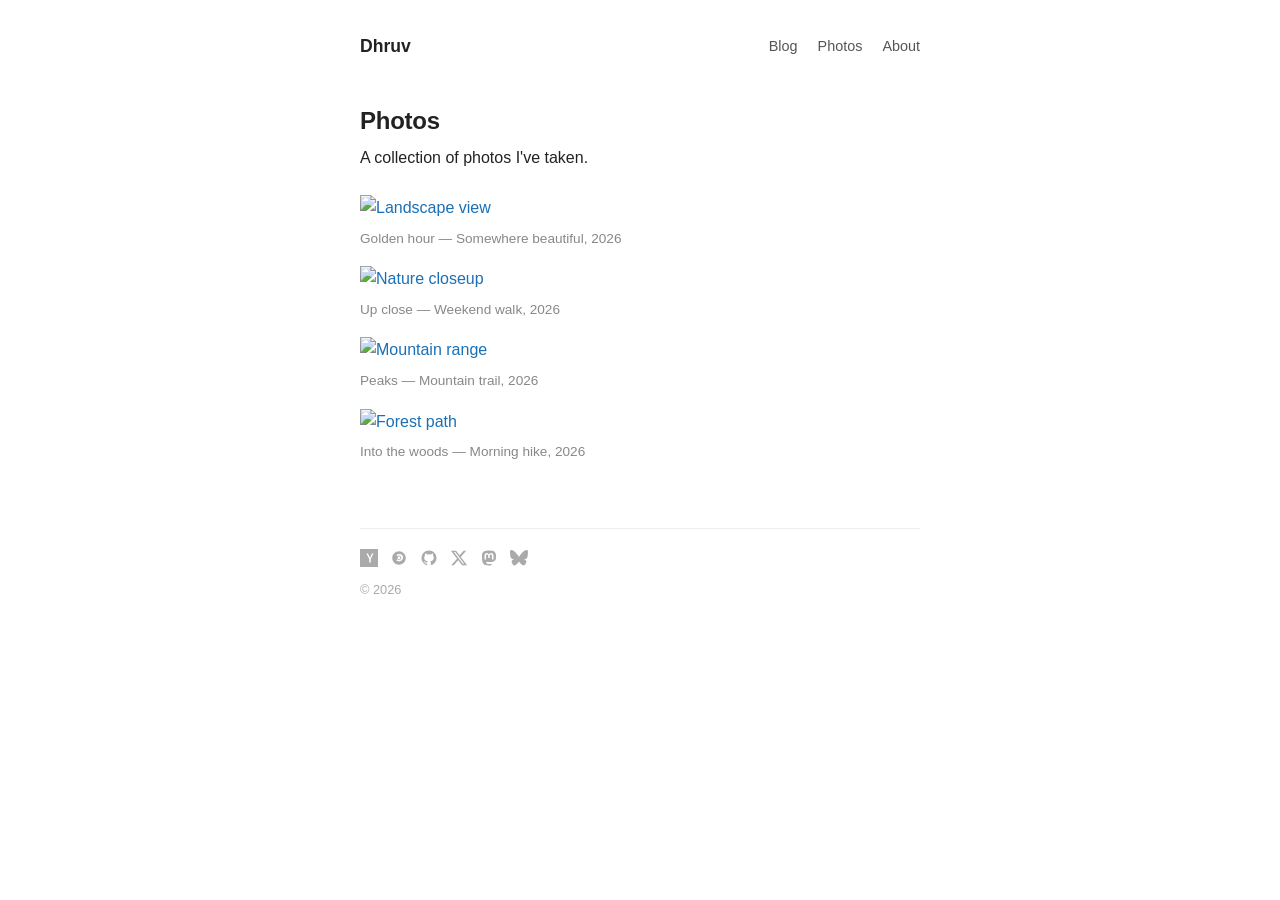
==== photos/index.html @ 9694cd0e "Rename site from "My Blog" to "Dhruv" Updated site name in page titles, nav bar, Open Graph metadata" ====
<!DOCTYPE html>
<html lang="en">
<head>
  <meta charset="utf-8">
  <meta name="viewport" content="width=device-width, initial-scale=1">
  <meta name="robots" content="index, follow, max-image-preview:large, max-snippet:-1, max-video-preview:-1">
  <title>Photos - Dhruv</title>
  <meta name="description" content="A collection of photos I've taken.">
  <link rel="canonical" href="https://example.com/photos/">
  <link rel="alternate" type="application/rss+xml" title="Dhruv" href="https://example.com/feed.xml">
  <link rel="icon" href="../favicon.svg" type="image/svg+xml">
  <link rel="manifest" href="../site.webmanifest">
  <link rel="preconnect" href="https://www.googletagmanager.com">
  <!-- Open Graph -->
  <meta property="og:title" content="Photos - Dhruv">
  <meta property="og:description" content="A collection of photos I've taken.">
  <meta property="og:type" content="website">
  <meta property="og:url" content="https://example.com/photos/">
  <meta property="og:site_name" content="Dhruv">
  <meta name="twitter:card" content="summary">
  <meta name="twitter:title" content="Photos - Dhruv">
  <meta name="twitter:description" content="A collection of photos I've taken.">
  <link rel="stylesheet" href="../style.css">
  <!-- Google Analytics -->
  <script async src="https://www.googletagmanager.com/gtag/js?id=G-XXXXXXXXXX"></script>
  <script>window.dataLayer=window.dataLayer||[];function gtag(){dataLayer.push(arguments);}gtag('js',new Date());gtag('config','G-XXXXXXXXXX');</script>
</head>
<body>
  <nav>
    <a href="../" class="site-name">Dhruv</a>
    <div class="nav-links">
      <a href="../">Blog</a>
      <a href="./">Photos</a>
      <a href="../about.html">About</a>
    </div>
  </nav>

  <main>
    <h1>Photos</h1>
    <p>A collection of photos I've taken.</p>

    <div class="photo-grid">
      <figure>
        <a href="https://picsum.photos/seed/landscape1/600/400">
          <img src="https://picsum.photos/seed/landscape1/600/400" alt="Landscape view" loading="lazy">
        </a>
        <figcaption>Golden hour — Somewhere beautiful, 2026</figcaption>
      </figure>
      <figure>
        <a href="https://picsum.photos/seed/nature2/600/400">
          <img src="https://picsum.photos/seed/nature2/600/400" alt="Nature closeup" loading="lazy">
        </a>
        <figcaption>Up close — Weekend walk, 2026</figcaption>
      </figure>
      <figure>
        <a href="https://picsum.photos/seed/mountains3/600/400">
          <img src="https://picsum.photos/seed/mountains3/600/400" alt="Mountain range" loading="lazy">
        </a>
        <figcaption>Peaks — Mountain trail, 2026</figcaption>
      </figure>
      <figure>
        <a href="https://picsum.photos/seed/forest4/600/400">
          <img src="https://picsum.photos/seed/forest4/600/400" alt="Forest path" loading="lazy">
        </a>
        <figcaption>Into the woods — Morning hike, 2026</figcaption>
      </figure>
    </div>
  </main>

  <footer>
    <div class="social-links">
      <a href="https://news.ycombinator.com/user?id=dhruv3006" title="Hacker News"><svg viewBox="0 0 24 24"><path d="M0 0v24h24V0H0zm12.3 13.3l-3.8-7.2h2.1l2.7 5.4 2.7-5.4h2.1l-3.8 7.2v4.7h-2v-4.7z"/></svg></a>
      <a href="https://lobste.rs/u/dhruvp" title="Lobsters"><svg viewBox="0 0 24 24"><path d="M3 12c0-5 4-9 9-9s9 4 9 9-4 9-9 9-9-4-9-9zm9-5.5c-1.4 0-2.7.6-3.6 1.5l1.4 1.4c.6-.6 1.3-.9 2.2-.9 1.7 0 3 1.3 3 3s-1.3 3-3 3c-.9 0-1.6-.3-2.2-.9L8.4 15c.9.9 2.2 1.5 3.6 1.5 3 0 5.5-2.5 5.5-5.5S15 6.5 12 6.5zm0 3a2 2 0 100 4 2 2 0 000-4z"/></svg></a>
      <a href="https://github.com/dp1620" title="GitHub"><svg viewBox="0 0 24 24"><path d="M12 2C6.477 2 2 6.477 2 12c0 4.42 2.865 8.17 6.839 9.49.5.092.682-.217.682-.482 0-.237-.009-.866-.013-1.7-2.782.604-3.369-1.34-3.369-1.34-.454-1.156-1.11-1.463-1.11-1.463-.908-.62.069-.608.069-.608 1.003.07 1.531 1.03 1.531 1.03.892 1.529 2.341 1.087 2.91.831.092-.646.35-1.086.636-1.336-2.22-.253-4.555-1.11-4.555-4.943 0-1.091.39-1.984 1.029-2.683-.103-.253-.446-1.27.098-2.647 0 0 .84-.269 2.75 1.025A9.578 9.578 0 0112 6.836a9.59 9.59 0 012.504.337c1.909-1.294 2.747-1.025 2.747-1.025.546 1.377.203 2.394.1 2.647.64.699 1.028 1.592 1.028 2.683 0 3.842-2.339 4.687-4.566 4.935.359.309.678.919.678 1.852 0 1.336-.012 2.415-.012 2.743 0 .267.18.578.688.48C19.138 20.167 22 16.418 22 12c0-5.523-4.477-10-10-10z"/></svg></a>
      <a href="https://x.com/dhruv2038" title="X"><svg viewBox="0 0 24 24"><path d="M18.244 2.25h3.308l-7.227 8.26 8.502 11.24H16.17l-5.214-6.817L4.99 21.75H1.68l7.73-8.835L1.254 2.25H8.08l4.713 6.231zm-1.161 17.52h1.833L7.084 4.126H5.117z"/></svg></a>
      <a href="https://mastodon.social/@dhruv2038" title="Mastodon" rel="me"><svg viewBox="0 0 24 24"><path d="M21.327 8.566c0-4.339-2.843-5.61-2.843-5.61-1.433-.658-3.894-.935-6.451-.956h-.063c-2.557.021-5.016.298-6.45.956 0 0-2.843 1.272-2.843 5.61 0 .993-.019 2.181.012 3.441.103 4.243.778 8.425 4.701 9.463 1.809.479 3.362.579 4.612.51 2.268-.126 3.541-.809 3.541-.809l-.075-1.646s-1.621.511-3.441.449c-1.804-.062-3.707-.194-3.999-2.409a4.523 4.523 0 01-.04-.621s1.77.432 4.014.535c1.372.063 2.658-.08 3.965-.236 2.506-.299 4.688-1.843 4.962-3.254.431-2.223.396-5.424.396-5.424zm-3.353 5.59h-2.081V9.057c0-1.075-.452-1.62-1.357-1.62-1 0-1.501.647-1.501 1.927v2.791h-2.069V9.364c0-1.28-.501-1.927-1.502-1.927-.904 0-1.357.546-1.357 1.62v5.099H6.026V8.903c0-1.074.273-1.927.823-2.558.566-.631 1.307-.955 2.228-.955 1.065 0 1.872.41 2.405 1.228l.518.869.519-.869c.533-.818 1.34-1.228 2.405-1.228.92 0 1.662.324 2.228.955.549.631.822 1.484.822 2.558v5.253z"/></svg></a>
      <a href="https://bsky.app/profile/dp2038.bsky.social" title="Bluesky"><svg viewBox="0 0 24 24"><path d="M12 10.8c-1.087-2.114-4.046-6.053-6.798-7.995C2.566.944 1.561 1.266.902 1.565.139 1.908 0 3.08 0 3.768c0 .69.378 5.65.596 6.449.764 2.794 3.504 3.72 5.97 3.46-3.326.5-6.24 1.854-3.1 6.504C6.376 24.149 9.428 20.397 12 16.798c2.572 3.599 5.452 7.226 8.534 3.383 3.14-4.65.227-6.003-3.1-6.504 2.466.26 5.206-.666 5.97-3.46C23.622 9.418 24 4.458 24 3.768c0-.69-.139-1.861-.902-2.203-.659-.3-1.664-.62-4.3 1.24C16.046 4.748 13.087 8.687 12 10.8z"/></svg></a>
    </div>
    <p>&copy; 2026</p>
  </footer>
</body>
</html>
---- style.css ----
/* Reset */
*, *::before, *::after { box-sizing: border-box; margin: 0; padding: 0; }

/* Base */
body {
  font-family: -apple-system, BlinkMacSystemFont, 'Segoe UI', Helvetica, Arial, sans-serif;
  font-size: 1rem;
  line-height: 1.65;
  color: #222;
  background: #fff;
  max-width: 38rem;
  margin: 0 auto;
  padding: 2rem 1.5rem;
}

/* Links */
a { color: #1a6fb5; text-decoration: none; }
a:hover { text-decoration: underline; }

/* Nav */
nav {
  display: flex;
  justify-content: space-between;
  align-items: center;
  margin-bottom: 2.5rem;
}

.site-name {
  font-weight: 700;
  font-size: 1.1rem;
  color: #222;
  text-decoration: none;
}

.nav-links { display: flex; gap: 1.25rem; }

.nav-links a {
  color: #555;
  font-size: 0.9rem;
}

.nav-links a:hover { color: #222; }

/* Headings */
h1 {
  font-size: 1.5rem;
  font-weight: 700;
  margin-bottom: 0.25rem;
  letter-spacing: -0.01em;
}

h2 {
  font-size: 1.15rem;
  font-weight: 600;
  margin-top: 2rem;
  margin-bottom: 0.75rem;
}

/* Subtitle (below post title) */
.subtitle {
  color: #666;
  font-size: 0.95rem;
  margin-bottom: 0.25rem;
}

/* Date */
time {
  display: block;
  font-size: 0.85rem;
  color: #888;
  margin-bottom: 1.5rem;
}

/* Paragraphs */
p { margin-bottom: 1rem; }

/* Post navigation (← Newer | ↑ Blog | Older →) */
.post-nav {
  display: flex;
  gap: 1.5rem;
  font-size: 0.85rem;
  margin-bottom: 2rem;
  color: #888;
}

.post-nav a { color: #888; }
.post-nav a:hover { color: #222; }

/* Recently section / post list on homepage */
.recently-list {
  list-style: none;
  margin: 0;
  padding: 0;
}

.recently-list li {
  display: flex;
  gap: 0.75rem;
  padding: 0.3rem 0;
  font-size: 0.95rem;
  line-height: 1.5;
}

.recently-list time {
  flex-shrink: 0;
  font-size: 0.85rem;
  color: #888;
  font-variant-numeric: tabular-nums;
  margin-bottom: 0;
  width: 6.5rem;
}

.recently-list a { color: #1a6fb5; }

/* Blog post list */
.post-list {
  list-style: none;
  margin: 0;
  padding: 0;
}

.post-list li {
  display: flex;
  gap: 0.75rem;
  padding: 0.3rem 0;
  font-size: 0.95rem;
  line-height: 1.5;
}

.post-list time {
  flex-shrink: 0;
  font-size: 0.85rem;
  color: #888;
  font-variant-numeric: tabular-nums;
  margin-bottom: 0;
  width: 6.5rem;
}

/* Post body */
.post-body { margin-top: 0.5rem; }

.post-body img {
  max-width: 100%;
  height: auto;
  margin: 1.5rem 0;
}

.post-body figure {
  margin: 1.5rem 0;
}

.post-body figcaption {
  font-size: 0.85rem;
  color: #888;
  margin-top: 0.4rem;
  text-align: center;
}

.post-body blockquote {
  border-left: 3px solid #ddd;
  padding-left: 1rem;
  margin: 1.25rem 0;
  color: #555;
  font-style: italic;
}

.post-body code {
  font-family: 'SF Mono', 'Fira Code', Menlo, Consolas, monospace;
  font-size: 0.88em;
  background: #f5f5f5;
  padding: 0.15em 0.35em;
  border-radius: 3px;
}

.post-body pre {
  background: #f5f5f5;
  padding: 1rem;
  border-radius: 3px;
  overflow-x: auto;
  margin: 1.25rem 0;
  line-height: 1.5;
}

.post-body pre code {
  background: none;
  padding: 0;
}

/* Photo grid */
.photo-grid {
  display: grid;
  grid-template-columns: repeat(auto-fill, minmax(280px, 1fr));
  gap: 1rem;
  margin-top: 1.5rem;
}

.photo-grid figure { margin: 0; }

.photo-grid img {
  width: 100%;
  height: auto;
  display: block;
}

.photo-grid figcaption {
  font-size: 0.85rem;
  color: #888;
  margin-top: 0.4rem;
}

/* Footer */
footer {
  margin-top: 4rem;
  padding-top: 1.25rem;
  border-top: 1px solid #eee;
  font-size: 0.8rem;
  color: #aaa;
}

.social-links {
  display: flex;
  gap: 0.75rem;
  flex-wrap: wrap;
  margin-bottom: 0.75rem;
}

.social-links a {
  display: inline-flex;
  align-items: center;
  color: #aaa;
  text-decoration: none;
  transition: color 0.15s;
}

.social-links a:hover { color: #222; }

.social-links svg {
  width: 18px;
  height: 18px;
  fill: currentColor;
}

/* Mobile */
@media (max-width: 480px) {
  body { padding: 1.25rem 1rem; }
  h1 { font-size: 1.3rem; }
  .recently-list li, .post-list li { flex-direction: column; gap: 0; }
  .recently-list time, .post-list time { width: auto; }
  .photo-grid { grid-template-columns: 1fr; }
  .nav-links { gap: 0.75rem; }
}

/* Print */
@media print {
  body { max-width: 100%; padding: 0; color: #000; background: #fff; }
  nav, footer, .post-nav, .social-links { display: none; }
  a { color: #000; text-decoration: underline; }
  a[href]::after { content: " (" attr(href) ")"; font-size: 0.8em; color: #555; }
  nav a[href]::after, .social-links a[href]::after { content: none; }
  .post-body pre { border: 1px solid #ddd; }
  .photo-grid { grid-template-columns: repeat(2, 1fr); }
}
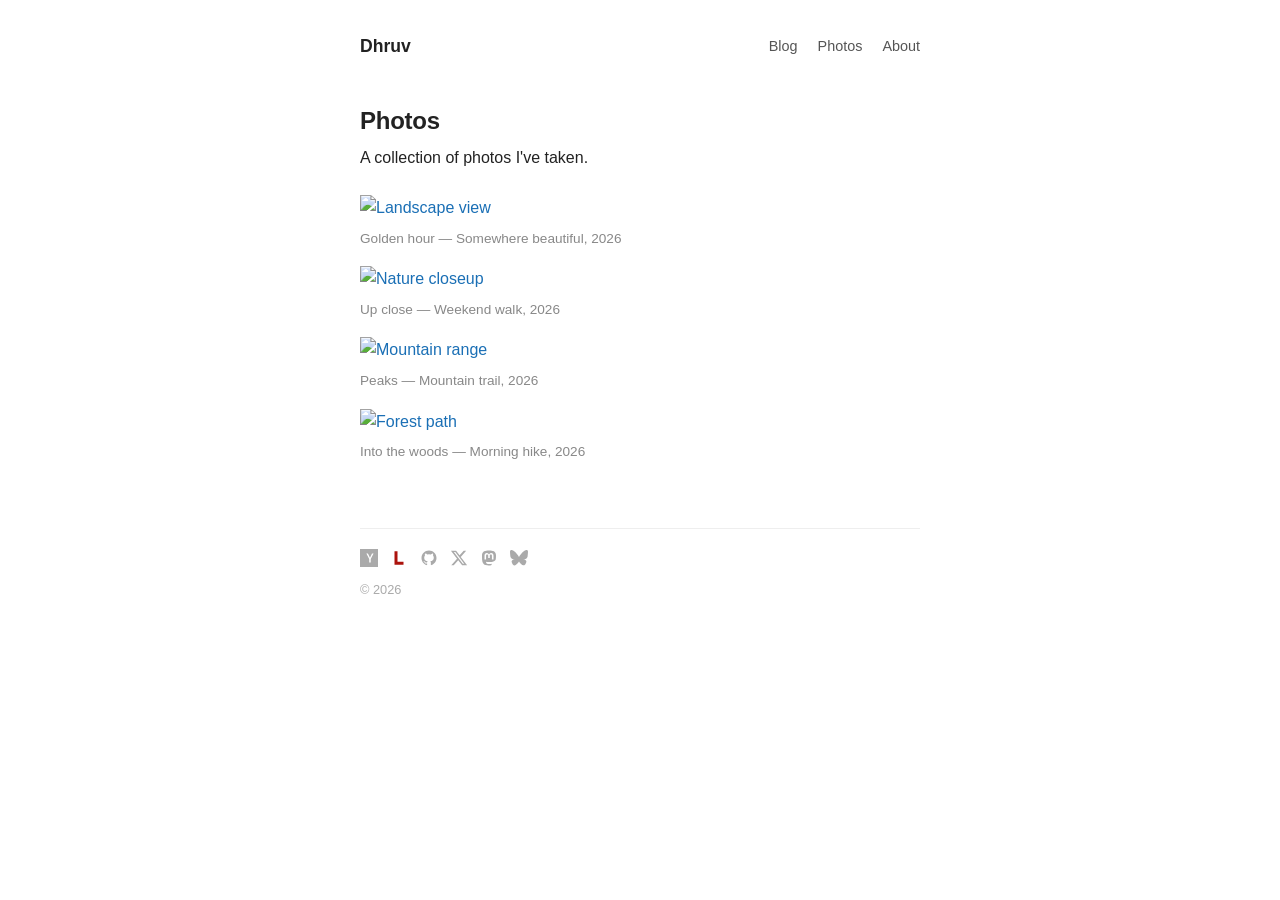
==== commit 66ae13b8: "Replace blog posts with "Are AI Features Really Needed?" and fix Lobsters icon - Replaced Lobsters S" ====
--- a/photos/index.html
+++ b/photos/index.html
@@ -70,7 +70,7 @@
   <footer>
     <div class="social-links">
       <a href="https://news.ycombinator.com/user?id=dhruv3006" title="Hacker News"><svg viewBox="0 0 24 24"><path d="M0 0v24h24V0H0zm12.3 13.3l-3.8-7.2h2.1l2.7 5.4 2.7-5.4h2.1l-3.8 7.2v4.7h-2v-4.7z"/></svg></a>
-      <a href="https://lobste.rs/u/dhruvp" title="Lobsters"><svg viewBox="0 0 24 24"><path d="M3 12c0-5 4-9 9-9s9 4 9 9-4 9-9 9-9-4-9-9zm9-5.5c-1.4 0-2.7.6-3.6 1.5l1.4 1.4c.6-.6 1.3-.9 2.2-.9 1.7 0 3 1.3 3 3s-1.3 3-3 3c-.9 0-1.6-.3-2.2-.9L8.4 15c.9.9 2.2 1.5 3.6 1.5 3 0 5.5-2.5 5.5-5.5S15 6.5 12 6.5zm0 3a2 2 0 100 4 2 2 0 000-4z"/></svg></a>
+      <a href="https://lobste.rs/u/dhruvp" title="Lobsters"><svg viewBox="0 0 24 24"><path d="M6 3h4v14h8v4H6V3z" fill="#ac130d"/></svg></a>
       <a href="https://github.com/dp1620" title="GitHub"><svg viewBox="0 0 24 24"><path d="M12 2C6.477 2 2 6.477 2 12c0 4.42 2.865 8.17 6.839 9.49.5.092.682-.217.682-.482 0-.237-.009-.866-.013-1.7-2.782.604-3.369-1.34-3.369-1.34-.454-1.156-1.11-1.463-1.11-1.463-.908-.62.069-.608.069-.608 1.003.07 1.531 1.03 1.531 1.03.892 1.529 2.341 1.087 2.91.831.092-.646.35-1.086.636-1.336-2.22-.253-4.555-1.11-4.555-4.943 0-1.091.39-1.984 1.029-2.683-.103-.253-.446-1.27.098-2.647 0 0 .84-.269 2.75 1.025A9.578 9.578 0 0112 6.836a9.59 9.59 0 012.504.337c1.909-1.294 2.747-1.025 2.747-1.025.546 1.377.203 2.394.1 2.647.64.699 1.028 1.592 1.028 2.683 0 3.842-2.339 4.687-4.566 4.935.359.309.678.919.678 1.852 0 1.336-.012 2.415-.012 2.743 0 .267.18.578.688.48C19.138 20.167 22 16.418 22 12c0-5.523-4.477-10-10-10z"/></svg></a>
       <a href="https://x.com/dhruv2038" title="X"><svg viewBox="0 0 24 24"><path d="M18.244 2.25h3.308l-7.227 8.26 8.502 11.24H16.17l-5.214-6.817L4.99 21.75H1.68l7.73-8.835L1.254 2.25H8.08l4.713 6.231zm-1.161 17.52h1.833L7.084 4.126H5.117z"/></svg></a>
       <a href="https://mastodon.social/@dhruv2038" title="Mastodon" rel="me"><svg viewBox="0 0 24 24"><path d="M21.327 8.566c0-4.339-2.843-5.61-2.843-5.61-1.433-.658-3.894-.935-6.451-.956h-.063c-2.557.021-5.016.298-6.45.956 0 0-2.843 1.272-2.843 5.61 0 .993-.019 2.181.012 3.441.103 4.243.778 8.425 4.701 9.463 1.809.479 3.362.579 4.612.51 2.268-.126 3.541-.809 3.541-.809l-.075-1.646s-1.621.511-3.441.449c-1.804-.062-3.707-.194-3.999-2.409a4.523 4.523 0 01-.04-.621s1.77.432 4.014.535c1.372.063 2.658-.08 3.965-.236 2.506-.299 4.688-1.843 4.962-3.254.431-2.223.396-5.424.396-5.424zm-3.353 5.59h-2.081V9.057c0-1.075-.452-1.62-1.357-1.62-1 0-1.501.647-1.501 1.927v2.791h-2.069V9.364c0-1.28-.501-1.927-1.502-1.927-.904 0-1.357.546-1.357 1.62v5.099H6.026V8.903c0-1.074.273-1.927.823-2.558.566-.631 1.307-.955 2.228-.955 1.065 0 1.872.41 2.405 1.228l.518.869.519-.869c.533-.818 1.34-1.228 2.405-1.228.92 0 1.662.324 2.228.955.549.631.822 1.484.822 2.558v5.253z"/></svg></a>
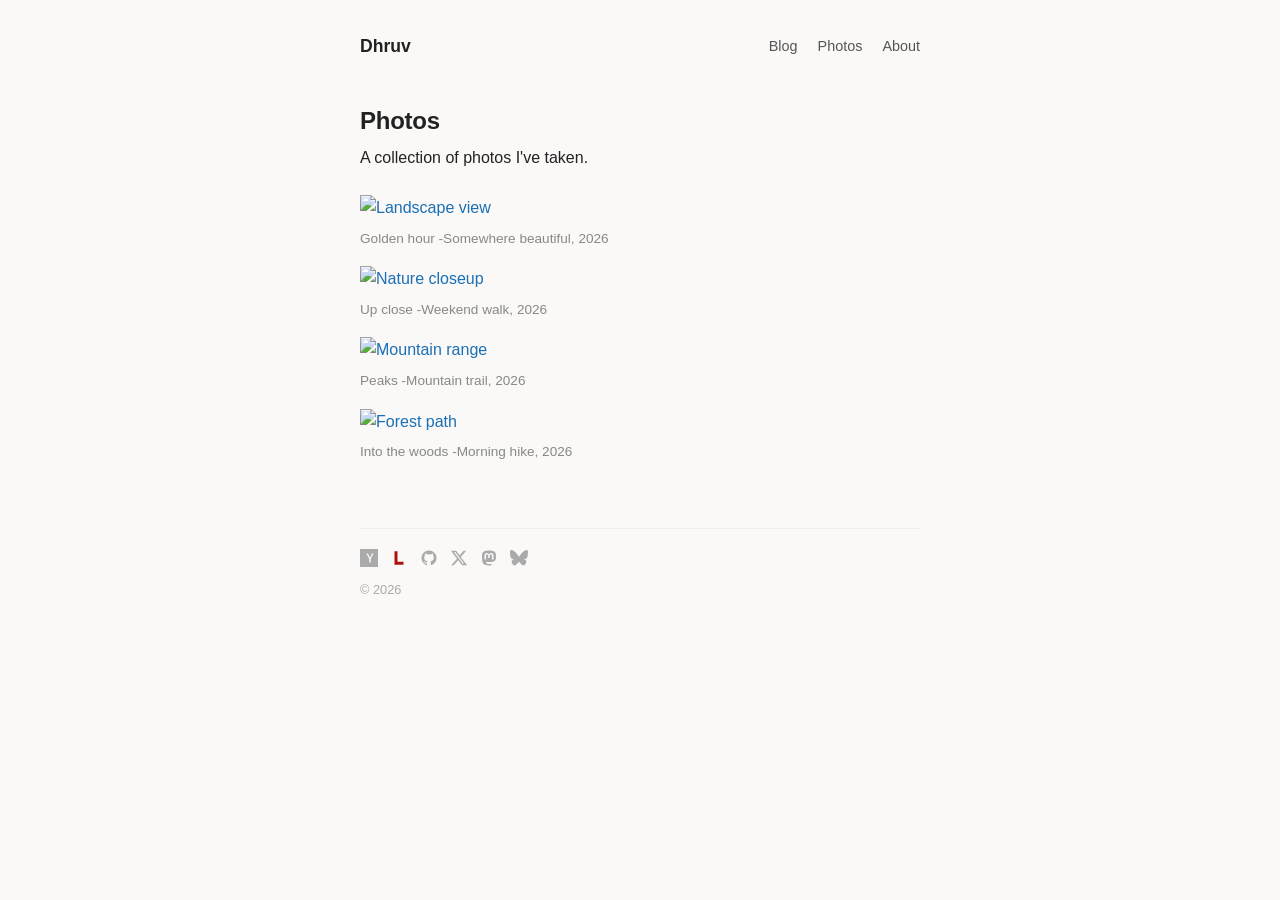
==== commit d4754ce2: "Remove email, replace em dashes, and add AI washing paragraph with references - Removed email addres" ====
--- a/photos/index.html
+++ b/photos/index.html
@@ -44,25 +44,25 @@
         <a href="https://picsum.photos/seed/landscape1/600/400">
           <img src="https://picsum.photos/seed/landscape1/600/400" alt="Landscape view" loading="lazy">
         </a>
-        <figcaption>Golden hour — Somewhere beautiful, 2026</figcaption>
+        <figcaption>Golden hour -Somewhere beautiful, 2026</figcaption>
       </figure>
       <figure>
         <a href="https://picsum.photos/seed/nature2/600/400">
           <img src="https://picsum.photos/seed/nature2/600/400" alt="Nature closeup" loading="lazy">
         </a>
-        <figcaption>Up close — Weekend walk, 2026</figcaption>
+        <figcaption>Up close -Weekend walk, 2026</figcaption>
       </figure>
       <figure>
         <a href="https://picsum.photos/seed/mountains3/600/400">
           <img src="https://picsum.photos/seed/mountains3/600/400" alt="Mountain range" loading="lazy">
         </a>
-        <figcaption>Peaks — Mountain trail, 2026</figcaption>
+        <figcaption>Peaks -Mountain trail, 2026</figcaption>
       </figure>
       <figure>
         <a href="https://picsum.photos/seed/forest4/600/400">
           <img src="https://picsum.photos/seed/forest4/600/400" alt="Forest path" loading="lazy">
         </a>
-        <figcaption>Into the woods — Morning hike, 2026</figcaption>
+        <figcaption>Into the woods -Morning hike, 2026</figcaption>
       </figure>
     </div>
   </main>
--- a/style.css
+++ b/style.css
@@ -7,7 +7,7 @@
   font-size: 1rem;
   line-height: 1.65;
   color: #222;
-  background: #fff;
+  background: #faf9f7;
   max-width: 38rem;
   margin: 0 auto;
   padding: 2rem 1.5rem;
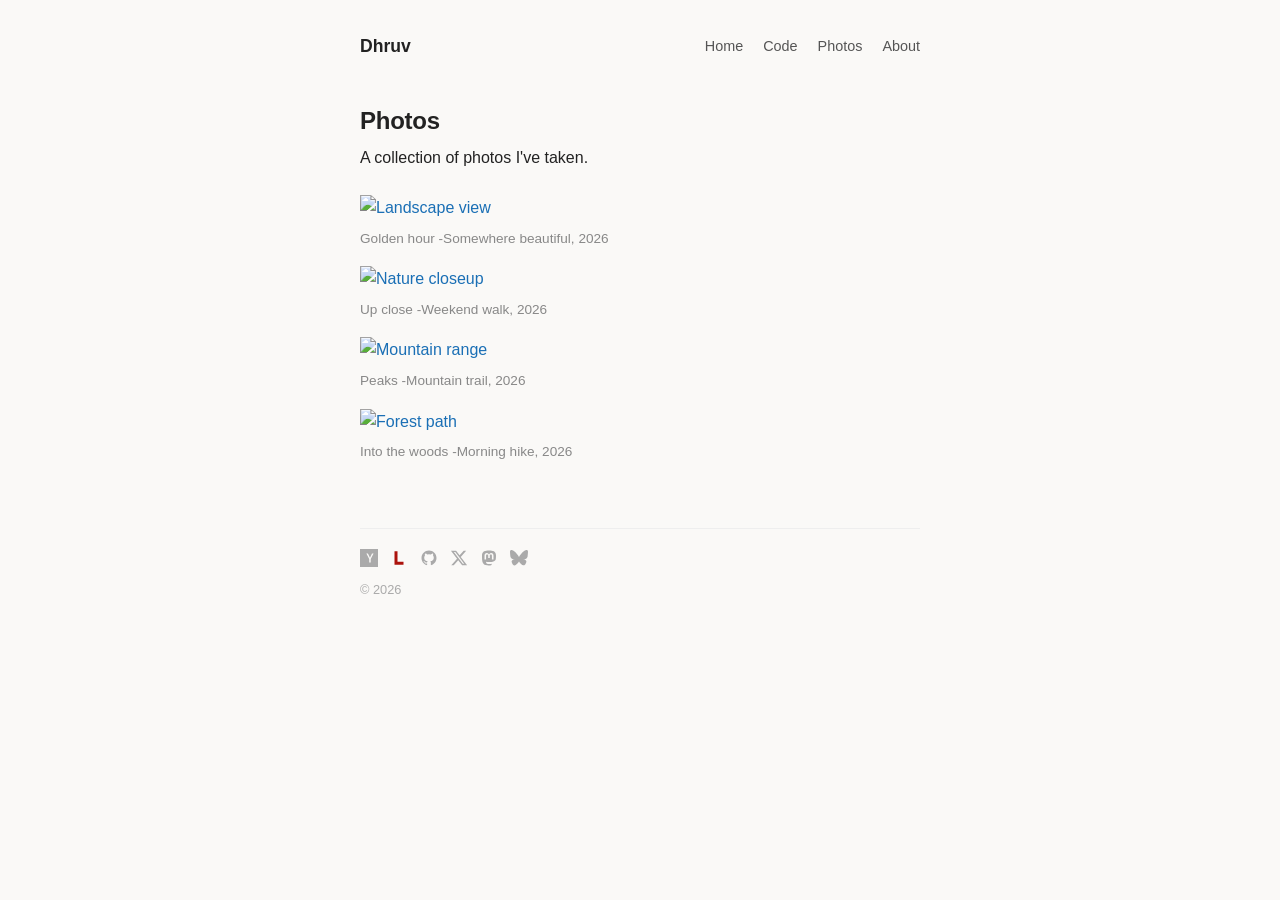
==== commit 2b6ffef2: "Add Code page and rename Blog nav link to Home - Create code.html with projects section linking to G" ====
--- a/photos/index.html
+++ b/photos/index.html
@@ -29,7 +29,8 @@
   <nav>
     <a href="../" class="site-name">Dhruv</a>
     <div class="nav-links">
-      <a href="../">Blog</a>
+      <a href="../">Home</a>
+      <a href="../code.html">Code</a>
       <a href="./">Photos</a>
       <a href="../about.html">About</a>
     </div>
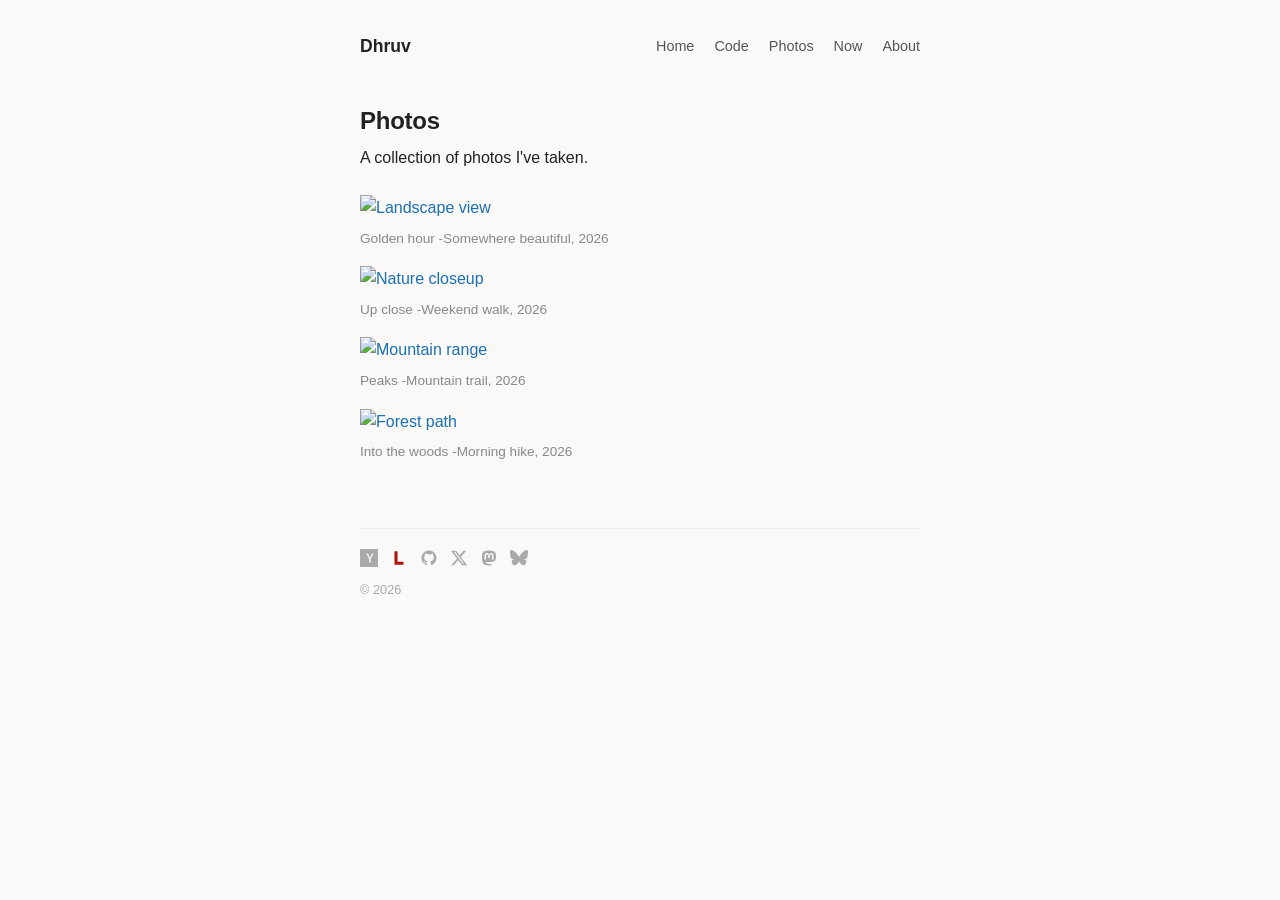
==== commit 85285661: "Add /now page inspired by nownownow.com Create now.html with sections for work, side projects, learn" ====
--- a/photos/index.html
+++ b/photos/index.html
@@ -32,6 +32,7 @@
       <a href="../">Home</a>
       <a href="../code.html">Code</a>
       <a href="./">Photos</a>
+      <a href="../now.html">Now</a>
       <a href="../about.html">About</a>
     </div>
   </nav>
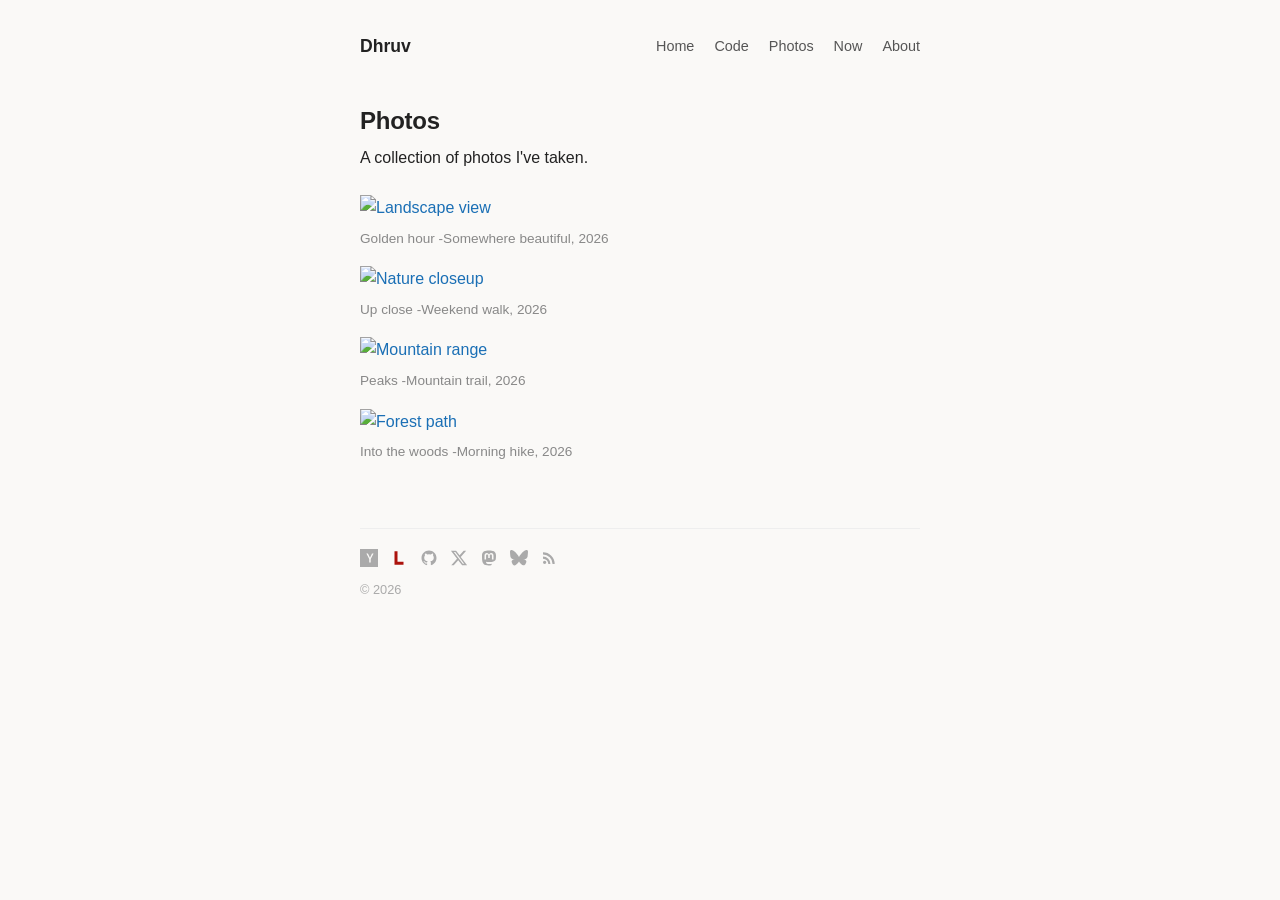
==== commit 82532a9b: "Add RSS subscribe icon to footer and fix feed.xml - Added RSS icon link to the social-links footer o" ====
--- a/photos/index.html
+++ b/photos/index.html
@@ -77,6 +77,7 @@
       <a href="https://x.com/dhruv2038" title="X"><svg viewBox="0 0 24 24"><path d="M18.244 2.25h3.308l-7.227 8.26 8.502 11.24H16.17l-5.214-6.817L4.99 21.75H1.68l7.73-8.835L1.254 2.25H8.08l4.713 6.231zm-1.161 17.52h1.833L7.084 4.126H5.117z"/></svg></a>
       <a href="https://mastodon.social/@dhruv2038" title="Mastodon" rel="me"><svg viewBox="0 0 24 24"><path d="M21.327 8.566c0-4.339-2.843-5.61-2.843-5.61-1.433-.658-3.894-.935-6.451-.956h-.063c-2.557.021-5.016.298-6.45.956 0 0-2.843 1.272-2.843 5.61 0 .993-.019 2.181.012 3.441.103 4.243.778 8.425 4.701 9.463 1.809.479 3.362.579 4.612.51 2.268-.126 3.541-.809 3.541-.809l-.075-1.646s-1.621.511-3.441.449c-1.804-.062-3.707-.194-3.999-2.409a4.523 4.523 0 01-.04-.621s1.77.432 4.014.535c1.372.063 2.658-.08 3.965-.236 2.506-.299 4.688-1.843 4.962-3.254.431-2.223.396-5.424.396-5.424zm-3.353 5.59h-2.081V9.057c0-1.075-.452-1.62-1.357-1.62-1 0-1.501.647-1.501 1.927v2.791h-2.069V9.364c0-1.28-.501-1.927-1.502-1.927-.904 0-1.357.546-1.357 1.62v5.099H6.026V8.903c0-1.074.273-1.927.823-2.558.566-.631 1.307-.955 2.228-.955 1.065 0 1.872.41 2.405 1.228l.518.869.519-.869c.533-.818 1.34-1.228 2.405-1.228.92 0 1.662.324 2.228.955.549.631.822 1.484.822 2.558v5.253z"/></svg></a>
       <a href="https://bsky.app/profile/dp2038.bsky.social" title="Bluesky"><svg viewBox="0 0 24 24"><path d="M12 10.8c-1.087-2.114-4.046-6.053-6.798-7.995C2.566.944 1.561 1.266.902 1.565.139 1.908 0 3.08 0 3.768c0 .69.378 5.65.596 6.449.764 2.794 3.504 3.72 5.97 3.46-3.326.5-6.24 1.854-3.1 6.504C6.376 24.149 9.428 20.397 12 16.798c2.572 3.599 5.452 7.226 8.534 3.383 3.14-4.65.227-6.003-3.1-6.504 2.466.26 5.206-.666 5.97-3.46C23.622 9.418 24 4.458 24 3.768c0-.69-.139-1.861-.902-2.203-.659-.3-1.664-.62-4.3 1.24C16.046 4.748 13.087 8.687 12 10.8z"/></svg></a>
+      <a href="../feed.xml" title="RSS Feed"><svg viewBox="0 0 24 24"><path d="M6.18 15.64a2.18 2.18 0 0 1 2.18 2.18C8.36 19 7.38 20 6.18 20 5 20 4 19 4 17.82a2.18 2.18 0 0 1 2.18-2.18M4 4.44A15.56 15.56 0 0 1 19.56 20h-2.83A12.73 12.73 0 0 0 4 7.27V4.44m0 5.66a9.9 9.9 0 0 1 9.9 9.9h-2.83A7.07 7.07 0 0 0 4 12.93V10.1z"/></svg></a>
     </div>
     <p>&copy; 2026</p>
   </footer>
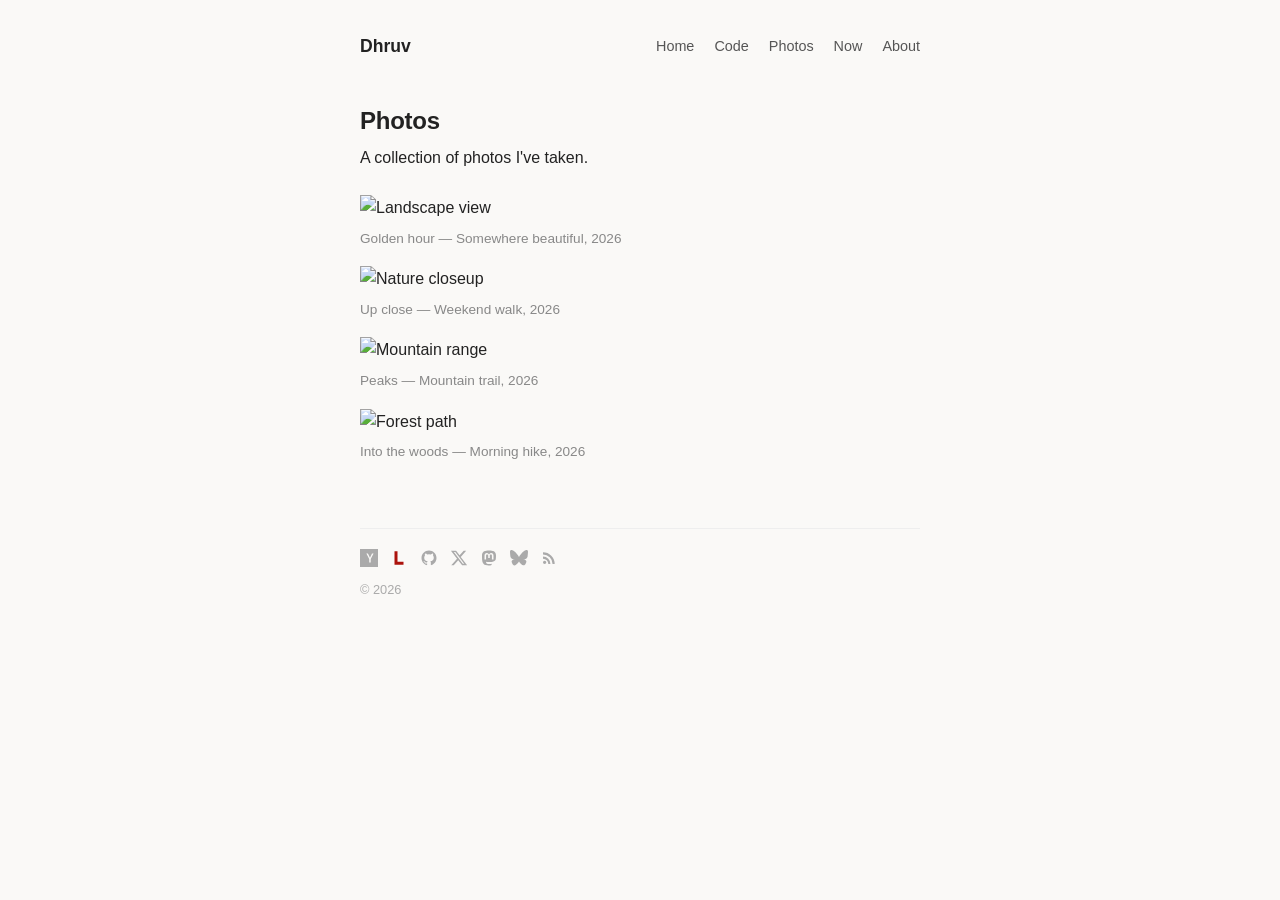
==== commit 8d0e4576: "Clean up: restore em dashes, dedupe CSS, remove placeholder GA - Restore em dashes (—) that were acc" ====
--- a/photos/index.html
+++ b/photos/index.html
@@ -10,7 +10,7 @@
   <link rel="alternate" type="application/rss+xml" title="Dhruv" href="https://example.com/feed.xml">
   <link rel="icon" href="../favicon.svg" type="image/svg+xml">
   <link rel="manifest" href="../site.webmanifest">
-  <link rel="preconnect" href="https://www.googletagmanager.com">
+
   <!-- Open Graph -->
   <meta property="og:title" content="Photos - Dhruv">
   <meta property="og:description" content="A collection of photos I've taken.">
@@ -21,9 +21,7 @@
   <meta name="twitter:title" content="Photos - Dhruv">
   <meta name="twitter:description" content="A collection of photos I've taken.">
   <link rel="stylesheet" href="../style.css">
-  <!-- Google Analytics -->
-  <script async src="https://www.googletagmanager.com/gtag/js?id=G-XXXXXXXXXX"></script>
-  <script>window.dataLayer=window.dataLayer||[];function gtag(){dataLayer.push(arguments);}gtag('js',new Date());gtag('config','G-XXXXXXXXXX');</script>
+
 </head>
 <body>
   <nav>
@@ -43,28 +41,20 @@
 
     <div class="photo-grid">
       <figure>
-        <a href="https://picsum.photos/seed/landscape1/600/400">
-          <img src="https://picsum.photos/seed/landscape1/600/400" alt="Landscape view" loading="lazy">
-        </a>
-        <figcaption>Golden hour -Somewhere beautiful, 2026</figcaption>
+        <img src="https://picsum.photos/seed/landscape1/600/400" alt="Landscape view" loading="lazy">
+        <figcaption>Golden hour — Somewhere beautiful, 2026</figcaption>
       </figure>
       <figure>
-        <a href="https://picsum.photos/seed/nature2/600/400">
-          <img src="https://picsum.photos/seed/nature2/600/400" alt="Nature closeup" loading="lazy">
-        </a>
-        <figcaption>Up close -Weekend walk, 2026</figcaption>
+        <img src="https://picsum.photos/seed/nature2/600/400" alt="Nature closeup" loading="lazy">
+        <figcaption>Up close — Weekend walk, 2026</figcaption>
       </figure>
       <figure>
-        <a href="https://picsum.photos/seed/mountains3/600/400">
-          <img src="https://picsum.photos/seed/mountains3/600/400" alt="Mountain range" loading="lazy">
-        </a>
-        <figcaption>Peaks -Mountain trail, 2026</figcaption>
+        <img src="https://picsum.photos/seed/mountains3/600/400" alt="Mountain range" loading="lazy">
+        <figcaption>Peaks — Mountain trail, 2026</figcaption>
       </figure>
       <figure>
-        <a href="https://picsum.photos/seed/forest4/600/400">
-          <img src="https://picsum.photos/seed/forest4/600/400" alt="Forest path" loading="lazy">
-        </a>
-        <figcaption>Into the woods -Morning hike, 2026</figcaption>
+        <img src="https://picsum.photos/seed/forest4/600/400" alt="Forest path" loading="lazy">
+        <figcaption>Into the woods — Morning hike, 2026</figcaption>
       </figure>
     </div>
   </main>
--- a/style.css
+++ b/style.css
@@ -86,32 +86,6 @@
 .post-nav a { color: #888; }
 .post-nav a:hover { color: #222; }
 
-/* Recently section / post list on homepage */
-.recently-list {
-  list-style: none;
-  margin: 0;
-  padding: 0;
-}
-
-.recently-list li {
-  display: flex;
-  gap: 0.75rem;
-  padding: 0.3rem 0;
-  font-size: 0.95rem;
-  line-height: 1.5;
-}
-
-.recently-list time {
-  flex-shrink: 0;
-  font-size: 0.85rem;
-  color: #888;
-  font-variant-numeric: tabular-nums;
-  margin-bottom: 0;
-  width: 6.5rem;
-}
-
-.recently-list a { color: #1a6fb5; }
-
 /* Blog post list */
 .post-list {
   list-style: none;
@@ -244,8 +218,8 @@
 @media (max-width: 480px) {
   body { padding: 1.25rem 1rem; }
   h1 { font-size: 1.3rem; }
-  .recently-list li, .post-list li { flex-direction: column; gap: 0; }
-  .recently-list time, .post-list time { width: auto; }
+  .post-list li { flex-direction: column; gap: 0; }
+  .post-list time { width: auto; }
   .photo-grid { grid-template-columns: 1fr; }
   .nav-links { gap: 0.75rem; }
 }
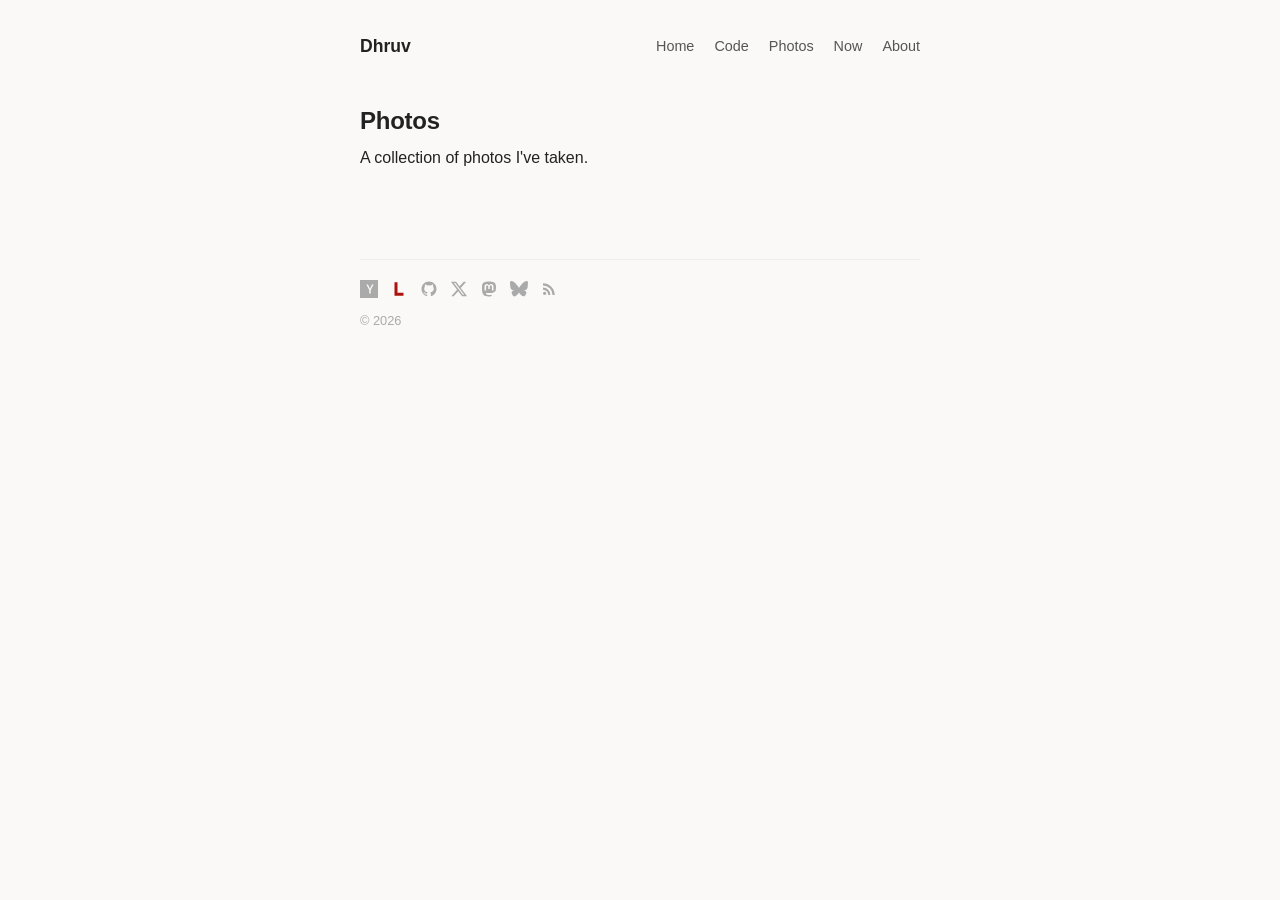
==== commit 04d56f8a: "Remove placeholder photos from photos page https://claude.ai/code/session_01UL7vk776imEfHwFvYtBJ1D" ====
--- a/photos/index.html
+++ b/photos/index.html
@@ -40,22 +40,6 @@
     <p>A collection of photos I've taken.</p>
 
     <div class="photo-grid">
-      <figure>
-        <img src="https://picsum.photos/seed/landscape1/600/400" alt="Landscape view" loading="lazy">
-        <figcaption>Golden hour — Somewhere beautiful, 2026</figcaption>
-      </figure>
-      <figure>
-        <img src="https://picsum.photos/seed/nature2/600/400" alt="Nature closeup" loading="lazy">
-        <figcaption>Up close — Weekend walk, 2026</figcaption>
-      </figure>
-      <figure>
-        <img src="https://picsum.photos/seed/mountains3/600/400" alt="Mountain range" loading="lazy">
-        <figcaption>Peaks — Mountain trail, 2026</figcaption>
-      </figure>
-      <figure>
-        <img src="https://picsum.photos/seed/forest4/600/400" alt="Forest path" loading="lazy">
-        <figcaption>Into the woods — Morning hike, 2026</figcaption>
-      </figure>
     </div>
   </main>
 
